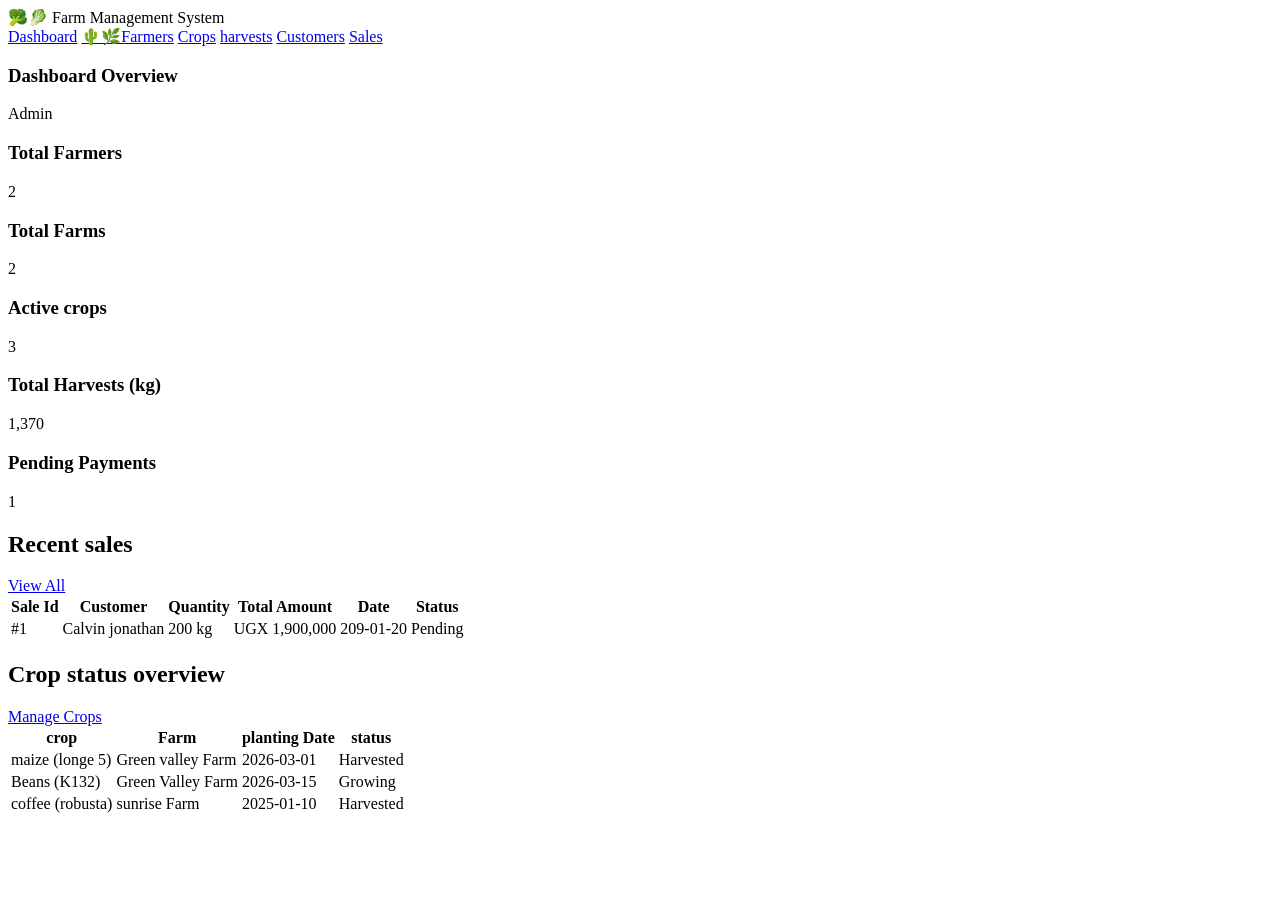
==== frontend/index.html @ d02090e0 "implementing the major dasboard" ====
<!Doctype html>
<html lang="en">
<head>
    <meta charset = "UTF-8">
    <meta name = "viewprt" content="width= device-width, inital-scale=1.0">
    <title>Dashboard | Farm management system </title>
    <link rel = "stylesheet" href="css/style.css">
</head>
<body>
    <div class = "app-layout">
        <!===========SIDEBAR======>
        <aside class="sidebar">
            <div class="brand">🥦🥬 Farm Management System </div>
            <nav>
                <a href = "index.html" class="active"> Dashboard</a>
                <a href = "farmers.html">🌵🌿Farmers</a>
                <a href = "crops.html"> Crops</a>
                <a href = "farms.html"> harvests</a>
                <a href = "customers.html"> Customers</a>
                <a href = "sales.html"> Sales</a>
            </nav>

        <aside>

        <!==========main content===============>
        <main class="main-content">
            <div class="topbar">
                <h1>Dashboard Overview </h1>
                <div class = "user-chip"> Admin</div>

            </div>


            <!=========stat cards---------->
            <section class="stat-grid">
                    <div class="stat-card">
                        <h3>Total Farmers</h3>
                        <div class="value">2</div>
                    </div>

                    <div class="stat-card">
                        <h3>Total Farms</h3>
                        <div class="value">2</div>
                    </div>



                    <div class="stat-card yellow">
                        <h3>Active crops</h3>
                        <div class="value">3</div>
                    </div>

                    <div class="stat-card">
                        <h3>Total Harvests (kg)</h3>
                        <div class="value">1,370</div>
                    </div>

                    <div class="stat-card red">
                        <h3>Pending Payments</h3>
                        <div class="value">1</div>
                    </div>


            </section>

            <!------recent sales panel------>
            <seciton class="panel">
                <div class="panel-header">
                    <h2>Recent sales</h2>
                    <a href="sales.html" class"btn btn-outline btn-sm">View All</a>
                </div>
                <table>
                    <thread>
                        <tr>
                            <th> Sale Id</th>
                            <th> Customer</th>
                            <th> Quantity</th>
                            <th> Total Amount</th>
                            <th> Date</th>
                            <th> Status</th>

                        </tr>
                    </thread>
                    <tbody>
                        <tr>
                            <td>#1</td>
                            <td>Calvin jonathan </td>
                            <td> 200 kg </td>
                            <td>UGX 1,900,000</td>
                            <td>209-01-20</td>
                            <td><span class="badge pending"> Pending</span></td>
                        </tr>
                    </tbody>
                </table>
            </section>
            <!------------crop status panel -->
            <section class= "panel">
                <div class="panel-header">
                    <h2> Crop status overview</h2>
                    <a href="crops.html" class="btn btn-outline btn-sm"> Manage Crops</a>
                </div>
                <table>
                    <thead>
                        <tr>
                            <th>crop</th>
                            <th>Farm</th>
                            <th>planting Date</th>
                            <th>status</th>
                        </tr>
                    </thead>
                </tbody>
                <tr>
                    <td> maize (longe 5) </td>
                    <td>Green valley Farm</td>
                    <td>2026-03-01</td>
                    <td><span class ="badge harvested">Harvested</span></td>
                </tr>
                <tr>
                    <td>Beans (K132) </td>
                    <td>Green Valley Farm</td>
                    <td>2026-03-15</td>
                    <td><span class = "badge growing">Growing</span></td>
                </tr>
                <tr>
                    <td>coffee (robusta)</td>
                    <td>sunrise Farm</td>
                    <td>2025-01-10</td>
                    <td><span class="badge harvested">Harvested</span></td>
                </tr>
            </tbody>
        </table>
    </section>
</main>
</div>
</body>
</html>
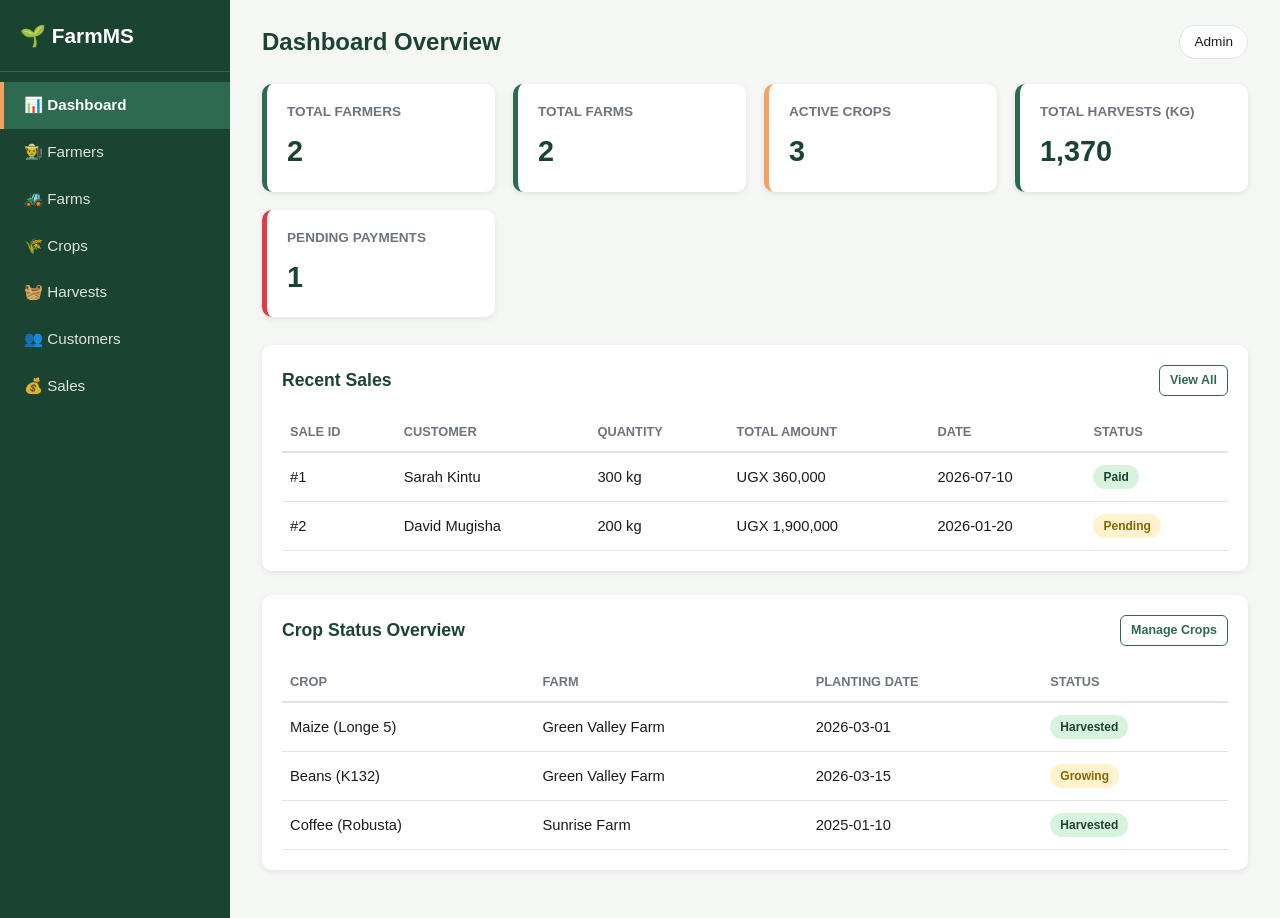
==== commit 6bf9ac05: "Refactor frontend HTML files and add new pages for crops, customers, harvests, and sales - Updated i" ====
--- a/frontend/index.html
+++ b/frontend/index.html
@@ -1,150 +1,138 @@
-<!Doctype html>
+<!DOCTYPE html>
+<!-- =====================================================
+     FARM MANAGEMENT SYSTEM — index.html   (Main Dashboard)
+     ===================================================== -->
 <html lang="en">
 <head>
-    <meta charset = "UTF-8">
-    <meta name = "viewprt" content="width= device-width, inital-scale=1.0">
-    <title>Dashboard | Farm management system </title>
-    <link rel = "stylesheet" href="css/style.css">
+    <meta charset="UTF-8">
+    <meta name="viewport" content="width=device-width, initial-scale=1.0">
+    <title>Dashboard | Farm Management System</title>
+    <link rel="stylesheet" href="css/style.css">
 </head>
 <body>
-    <div class = "app-layout">
-        <!===========SIDEBAR======>
-        <aside class="sidebar">
-            <div class="brand">🥦🥬 Farm Management System </div>
-            <nav>
-                <a href = "index.html" class="active"> Dashboard</a>
-                <a href = "farmers.html">🌵🌿Farmers</a>
-                <a href = "crops.html"> Crops</a>
-                <a href = "farms.html"> harvests</a>
-                <a href = "customers.html"> Customers</a>
-                <a href = "sales.html"> Sales</a>
-            </nav>
+<div class="app-layout">
 
-        <aside>
+    <!-- ================= SIDEBAR ================= -->
+    <aside class="sidebar">
+        <div class="brand">🌱 FarmMS</div>
+        <nav>
+            <a href="index.html" class="active">📊 Dashboard</a>
+            <a href="farmers.html">👨‍🌾 Farmers</a>
+            <a href="farms.html">🚜 Farms</a>
+            <a href="crops.html">🌾 Crops</a>
+            <a href="harvests.html">🧺 Harvests</a>
+            <a href="customers.html">👥 Customers</a>
+            <a href="sales.html">💰 Sales</a>
+        </nav>
+    </aside>
 
-        <!==========main content===============>
-        <main class="main-content">
-            <div class="topbar">
-                <h1>Dashboard Overview </h1>
-                <div class = "user-chip"> Admin</div>
+    <!-- ================= MAIN CONTENT ================= -->
+    <main class="main-content">
+        <div class="topbar">
+            <h1>Dashboard Overview</h1>
+            <div class="user-chip">Admin</div>
+        </div>
 
+        <!-- ---- Stat Cards ---- -->
+        <section class="stat-grid">
+            <div class="stat-card">
+                <h3>Total Farmers</h3>
+                <div class="value">2</div>
             </div>
+            <div class="stat-card">
+                <h3>Total Farms</h3>
+                <div class="value">2</div>
+            </div>
+            <div class="stat-card yellow">
+                <h3>Active Crops</h3>
+                <div class="value">3</div>
+            </div>
+            <div class="stat-card">
+                <h3>Total Harvests (kg)</h3>
+                <div class="value">1,370</div>
+            </div>
+            <div class="stat-card red">
+                <h3>Pending Payments</h3>
+                <div class="value">1</div>
+            </div>
+        </section>
 
+        <!-- ---- Recent Sales Panel ---- -->
+        <section class="panel">
+            <div class="panel-header">
+                <h2>Recent Sales</h2>
+                <a href="sales.html" class="btn btn-outline btn-sm">View All</a>
+            </div>
+            <table>
+                <thead>
+                    <tr>
+                        <th>Sale ID</th>
+                        <th>Customer</th>
+                        <th>Quantity</th>
+                        <th>Total Amount</th>
+                        <th>Date</th>
+                        <th>Status</th>
+                    </tr>
+                </thead>
+                <tbody>
+                    <tr>
+                        <td>#1</td>
+                        <td>Sarah Kintu</td>
+                        <td>300 kg</td>
+                        <td>UGX 360,000</td>
+                        <td>2026-07-10</td>
+                        <td><span class="badge paid">Paid</span></td>
+                    </tr>
+                    <tr>
+                        <td>#2</td>
+                        <td>David Mugisha</td>
+                        <td>200 kg</td>
+                        <td>UGX 1,900,000</td>
+                        <td>2026-01-20</td>
+                        <td><span class="badge pending">Pending</span></td>
+                    </tr>
+                </tbody>
+            </table>
+        </section>
 
-            <!=========stat cards---------->
-            <section class="stat-grid">
-                    <div class="stat-card">
-                        <h3>Total Farmers</h3>
-                        <div class="value">2</div>
-                    </div>
-
-                    <div class="stat-card">
-                        <h3>Total Farms</h3>
-                        <div class="value">2</div>
-                    </div>
-
-
-
-                    <div class="stat-card yellow">
-                        <h3>Active crops</h3>
-                        <div class="value">3</div>
-                    </div>
-
-                    <div class="stat-card">
-                        <h3>Total Harvests (kg)</h3>
-                        <div class="value">1,370</div>
-                    </div>
-
-                    <div class="stat-card red">
-                        <h3>Pending Payments</h3>
-                        <div class="value">1</div>
-                    </div>
-
-
-            </section>
-
-            <!------recent sales panel------>
-            <seciton class="panel">
-                <div class="panel-header">
-                    <h2>Recent sales</h2>
-                    <a href="sales.html" class"btn btn-outline btn-sm">View All</a>
-                </div>
-                <table>
-                    <thread>
-                        <tr>
-                            <th> Sale Id</th>
-                            <th> Customer</th>
-                            <th> Quantity</th>
-                            <th> Total Amount</th>
-                            <th> Date</th>
-                            <th> Status</th>
-
-                        </tr>
-                    </thread>
-                    <tbody>
-                        <tr>
-                            <td>#1</td>
-                            <td>Calvin jonathan </td>
-                            <td> 200 kg </td>
-                            <td>UGX 1,900,000</td>
-                            <td>209-01-20</td>
-                            <td><span class="badge pending"> Pending</span></td>
-                        </tr>
-                    </tbody>
-                </table>
-            </section>
-            <!------------crop status panel -->
-            <section class= "panel">
-                <div class="panel-header">
-                    <h2> Crop status overview</h2>
-                    <a href="crops.html" class="btn btn-outline btn-sm"> Manage Crops</a>
-                </div>
-                <table>
-                    <thead>
-                        <tr>
-                            <th>crop</th>
-                            <th>Farm</th>
-                            <th>planting Date</th>
-                            <th>status</th>
-                        </tr>
-                    </thead>
+        <!-- ---- Crop Status Panel ---- -->
+        <section class="panel">
+            <div class="panel-header">
+                <h2>Crop Status Overview</h2>
+                <a href="crops.html" class="btn btn-outline btn-sm">Manage Crops</a>
+            </div>
+            <table>
+                <thead>
+                    <tr>
+                        <th>Crop</th>
+                        <th>Farm</th>
+                        <th>Planting Date</th>
+                        <th>Status</th>
+                    </tr>
+                </thead>
+                <tbody>
+                    <tr>
+                        <td>Maize (Longe 5)</td>
+                        <td>Green Valley Farm</td>
+                        <td>2026-03-01</td>
+                        <td><span class="badge harvested">Harvested</span></td>
+                    </tr>
+                    <tr>
+                        <td>Beans (K132)</td>
+                        <td>Green Valley Farm</td>
+                        <td>2026-03-15</td>
+                        <td><span class="badge growing">Growing</span></td>
+                    </tr>
+                    <tr>
+                        <td>Coffee (Robusta)</td>
+                        <td>Sunrise Farm</td>
+                        <td>2025-01-10</td>
+                        <td><span class="badge harvested">Harvested</span></td>
+                    </tr>
                 </tbody>
-                <tr>
-                    <td> maize (longe 5) </td>
-                    <td>Green valley Farm</td>
-                    <td>2026-03-01</td>
-                    <td><span class ="badge harvested">Harvested</span></td>
-                </tr>
-                <tr>
-                    <td>Beans (K132) </td>
-                    <td>Green Valley Farm</td>
-                    <td>2026-03-15</td>
-                    <td><span class = "badge growing">Growing</span></td>
-                </tr>
-                <tr>
-                    <td>coffee (robusta)</td>
-                    <td>sunrise Farm</td>
-                    <td>2025-01-10</td>
-                    <td><span class="badge harvested">Harvested</span></td>
-                </tr>
-            </tbody>
-        </table>
-    </section>
-</main>
+            </table>
+        </section>
+    </main>
 </div>
 </body>
-</html>
-
-
-
-                            
-
-
-
-
-                    
-
-            
-
-
-
+</html>
--- a/frontend/css/style.css
+++ b/frontend/css/style.css
@@ -0,0 +1,305 @@
+/* =====================================================
+   FARM MANAGEMENT SYSTEM — style.css
+   Shared stylesheet for every dashboard page
+   ===================================================== */
+* {
+    margin: 0;
+    padding: 0;
+    box-sizing: border-box;
+}
+
+:root {
+    --green-dark: #1b4332;
+    --green: #2d6a4f;
+    --green-light: #40916c;
+    --green-pale: #d8f3dc;
+    --yellow: #f4a261;
+    --red: #e63946;
+    --bg: #f5f7f5;
+    --white: #ffffff;
+    --text-dark: #1b1b1b;
+    --text-muted: #6c757d;
+    --border: #dfe5df;
+    --radius: 10px;
+    --shadow: 0 2px 6px rgba(0, 0, 0, 0.08);
+}
+
+body {
+    font-family: "Segoe UI", Arial, sans-serif;
+    background: var(--bg);
+    color: var(--text-dark);
+    line-height: 1.5;
+}
+
+/* ---------- LAYOUT ---------- */
+.app-layout {
+    display: flex;
+    min-height: 100vh;
+}
+
+/* ---------- SIDEBAR ---------- */
+.sidebar {
+    width: 230px;
+    background: var(--green-dark);
+    color: var(--white);
+    flex-shrink: 0;
+    padding: 20px 0;
+}
+
+.sidebar .brand {
+    font-size: 1.3rem;
+    font-weight: 700;
+    padding: 0 20px 20px;
+    border-bottom: 1px solid rgba(255, 255, 255, 0.15);
+    margin-bottom: 10px;
+}
+
+.sidebar nav a {
+    display: flex;
+    align-items: center;
+    gap: 10px;
+    padding: 12px 20px;
+    color: rgba(255, 255, 255, 0.85);
+    text-decoration: none;
+    font-size: 0.95rem;
+    border-left: 4px solid transparent;
+}
+
+.sidebar nav a:hover {
+    background: rgba(255, 255, 255, 0.08);
+}
+
+.sidebar nav a.active {
+    background: var(--green);
+    border-left: 4px solid var(--yellow);
+    color: var(--white);
+    font-weight: 600;
+}
+
+/* ---------- MAIN CONTENT ---------- */
+.main-content {
+    flex: 1;
+    padding: 24px 32px;
+}
+
+.topbar {
+    display: flex;
+    justify-content: space-between;
+    align-items: center;
+    margin-bottom: 24px;
+}
+
+.topbar h1 {
+    font-size: 1.5rem;
+    color: var(--green-dark);
+}
+
+.topbar .user-chip {
+    background: var(--white);
+    border: 1px solid var(--border);
+    border-radius: 20px;
+    padding: 6px 14px;
+    font-size: 0.85rem;
+}
+
+/* ---------- CARDS / STAT CARDS ---------- */
+.stat-grid {
+    display: grid;
+    grid-template-columns: repeat(auto-fit, minmax(200px, 1fr));
+    gap: 18px;
+    margin-bottom: 28px;
+}
+
+.stat-card {
+    background: var(--white);
+    border-radius: var(--radius);
+    box-shadow: var(--shadow);
+    padding: 18px 20px;
+    border-left: 5px solid var(--green);
+}
+
+.stat-card h3 {
+    font-size: 0.85rem;
+    text-transform: uppercase;
+    color: var(--text-muted);
+    margin-bottom: 8px;
+}
+
+.stat-card .value {
+    font-size: 1.8rem;
+    font-weight: 700;
+    color: var(--green-dark);
+}
+
+.stat-card.yellow { border-left-color: var(--yellow); }
+.stat-card.red    { border-left-color: var(--red); }
+
+/* ---------- PANELS / TABLES ---------- */
+.panel {
+    background: var(--white);
+    border-radius: var(--radius);
+    box-shadow: var(--shadow);
+    padding: 20px;
+    margin-bottom: 24px;
+}
+
+.panel-header {
+    display: flex;
+    justify-content: space-between;
+    align-items: center;
+    margin-bottom: 16px;
+}
+
+.panel-header h2 {
+    font-size: 1.1rem;
+    color: var(--green-dark);
+}
+
+table {
+    width: 100%;
+    border-collapse: collapse;
+}
+
+thead th {
+    text-align: left;
+    font-size: 0.8rem;
+    text-transform: uppercase;
+    color: var(--text-muted);
+    border-bottom: 2px solid var(--border);
+    padding: 10px 8px;
+}
+
+tbody td {
+    padding: 12px 8px;
+    border-bottom: 1px solid var(--border);
+    font-size: 0.92rem;
+}
+
+tbody tr:hover {
+    background: var(--green-pale);
+}
+
+/* ---------- BADGES ---------- */
+.badge {
+    display: inline-block;
+    padding: 3px 10px;
+    border-radius: 20px;
+    font-size: 0.75rem;
+    font-weight: 600;
+}
+
+.badge.planted   { background: #e9ecef; color: #495057; }
+.badge.growing   { background: #fff3cd; color: #856404; }
+.badge.harvested { background: var(--green-pale); color: var(--green-dark); }
+.badge.failed    { background: #f8d7da; color: #842029; }
+.badge.paid      { background: var(--green-pale); color: var(--green-dark); }
+.badge.pending   { background: #fff3cd; color: #856404; }
+.badge.partial   { background: #cfe2ff; color: #084298; }
+
+/* ---------- BUTTONS ---------- */
+.btn {
+    display: inline-block;
+    padding: 9px 16px;
+    border-radius: 6px;
+    border: none;
+    cursor: pointer;
+    font-size: 0.88rem;
+    font-weight: 600;
+    text-decoration: none;
+    text-align: center;
+}
+
+.btn-primary    { background: var(--green); color: var(--white); }
+.btn-primary:hover { background: var(--green-dark); }
+
+.btn-outline {
+    background: transparent;
+    border: 1px solid var(--green);
+    color: var(--green);
+}
+.btn-outline:hover { background: var(--green-pale); }
+
+.btn-danger     { background: var(--red); color: var(--white); }
+
+.btn-sm { padding: 5px 10px; font-size: 0.78rem; }
+
+.action-icons a {
+    margin-right: 10px;
+    color: var(--text-muted);
+    text-decoration: none;
+    font-size: 0.85rem;
+}
+
+.action-icons a.edit   { color: var(--green); }
+.action-icons a.delete { color: var(--red); }
+
+/* ---------- FORMS ---------- */
+.form-grid {
+    display: grid;
+    grid-template-columns: 1fr 1fr;
+    gap: 16px;
+}
+
+.form-group {
+    display: flex;
+    flex-direction: column;
+    margin-bottom: 14px;
+}
+
+.form-group.full { grid-column: 1 / -1; }
+
+.form-group label {
+    font-size: 0.85rem;
+    font-weight: 600;
+    margin-bottom: 6px;
+    color: var(--text-dark);
+}
+
+.form-group input,
+.form-group select,
+.form-group textarea {
+    padding: 10px 12px;
+    border: 1px solid var(--border);
+    border-radius: 6px;
+    font-size: 0.9rem;
+    font-family: inherit;
+}
+
+.form-group input:focus,
+.form-group select:focus,
+.form-group textarea:focus {
+    outline: none;
+    border-color: var(--green);
+}
+
+.form-actions {
+    grid-column: 1 / -1;
+    display: flex;
+    gap: 10px;
+    margin-top: 8px;
+}
+
+/* ---------- SEARCH / FILTER BAR ---------- */
+.toolbar {
+    display: flex;
+    gap: 10px;
+    margin-bottom: 16px;
+    flex-wrap: wrap;
+}
+
+.toolbar input[type="text"],
+.toolbar select {
+    padding: 9px 12px;
+    border: 1px solid var(--border);
+    border-radius: 6px;
+    font-size: 0.88rem;
+}
+
+.toolbar input[type="text"] { flex: 1; min-width: 200px; }
+
+/* ---------- RESPONSIVE ---------- */
+@media (max-width: 800px) {
+    .app-layout { flex-direction: column; }
+    .sidebar { width: 100%; }
+    .form-grid { grid-template-columns: 1fr; }
+}
